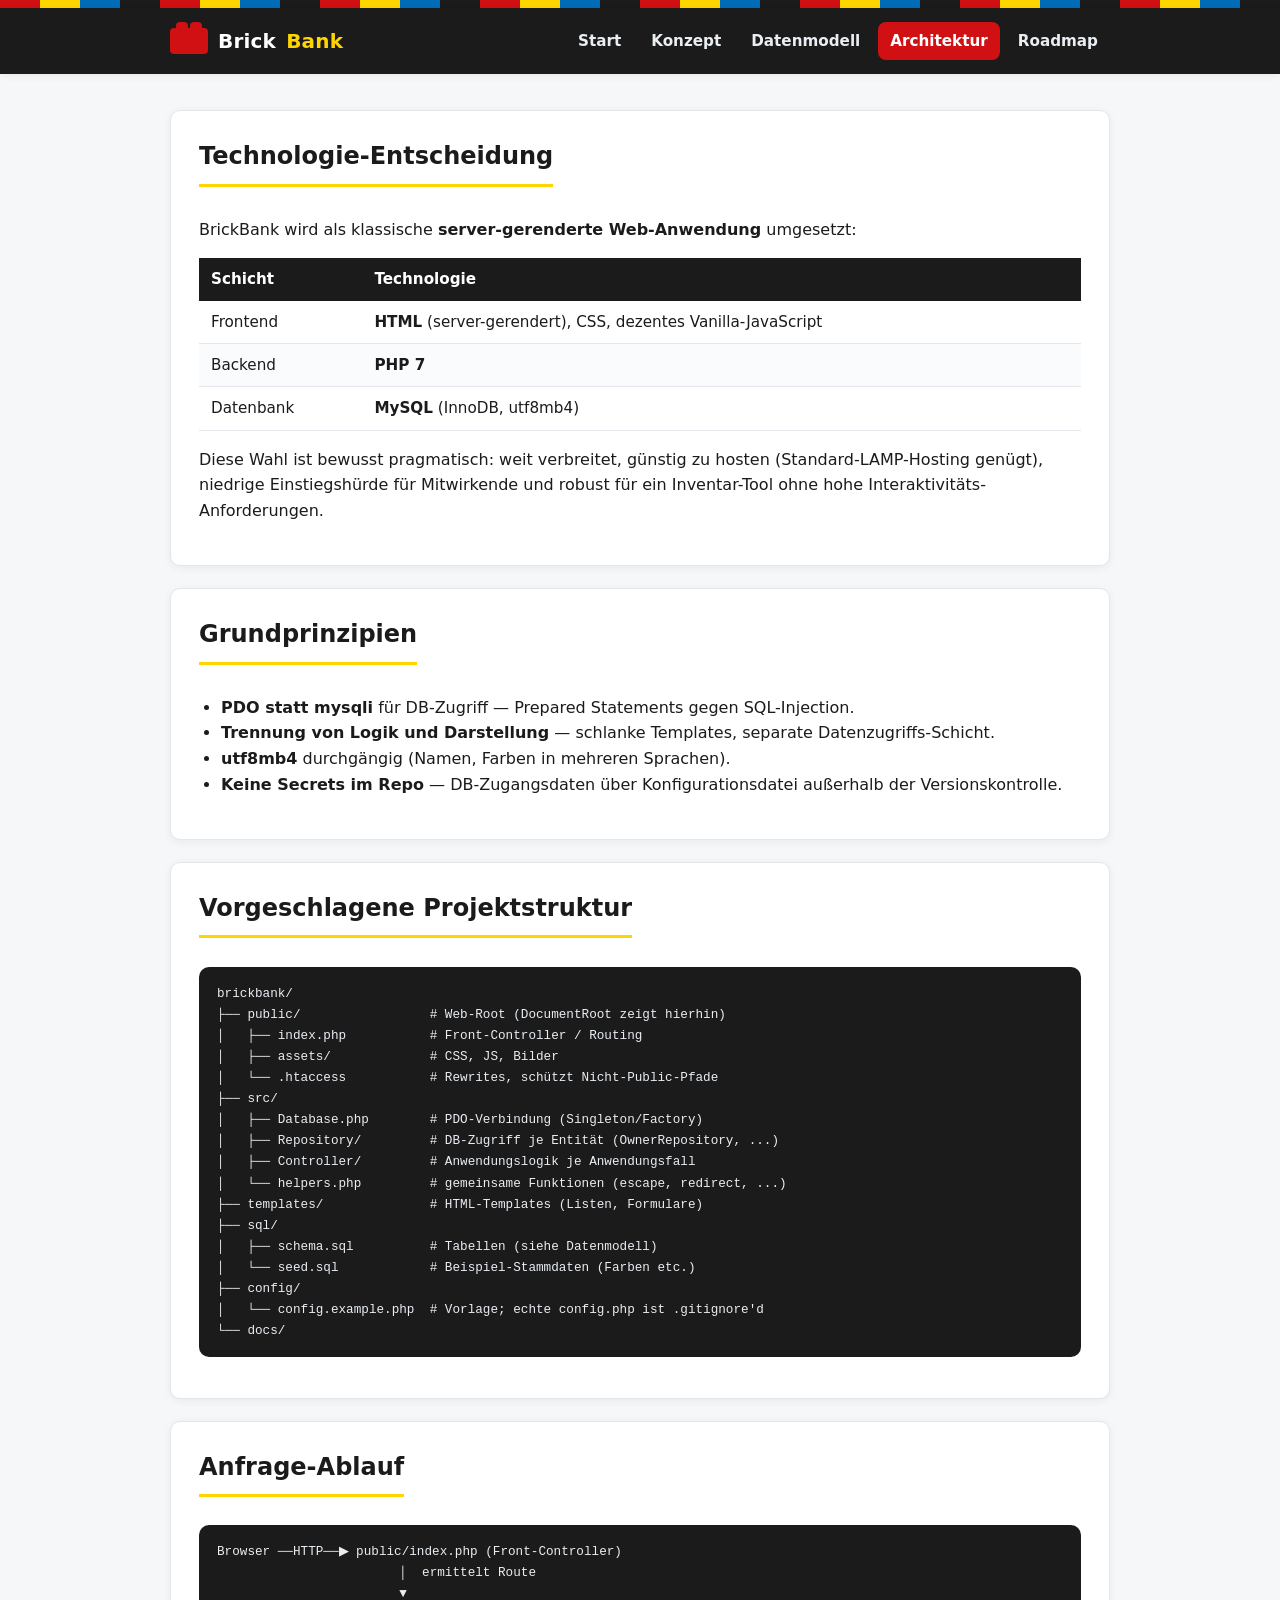
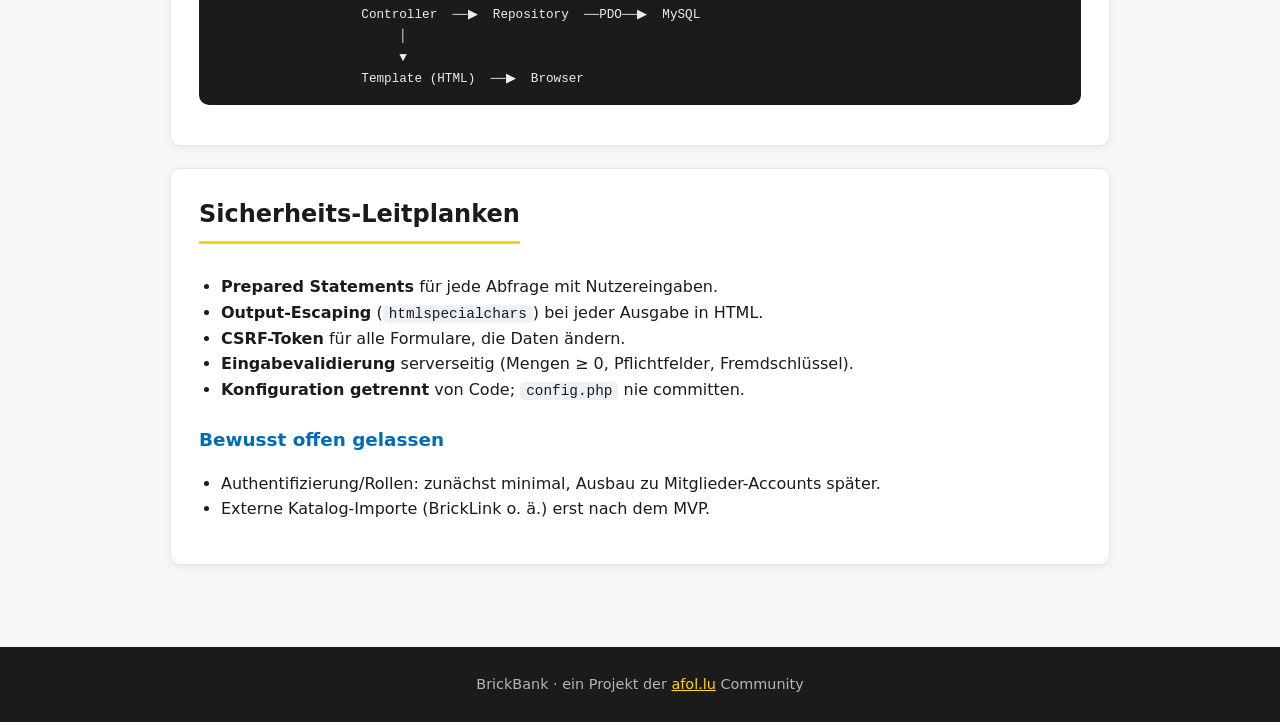
==== docs/html/architektur.html @ a170d641 "HTML-Dokumentation im afol.lu-Look (LEGO-Theme) - docs/html/: index, konzept, datenmodell, architekt" ====
<!DOCTYPE html>
<html lang="de">
<head>
  <meta charset="utf-8">
  <meta name="viewport" content="width=device-width, initial-scale=1">
  <title>Architektur — BrickBank</title>
  <link rel="stylesheet" href="assets/style.css">
</head>
<body>
  <div class="brick-strip"></div>
  <header class="site">
    <nav class="nav">
      <a class="brand" href="index.html"><span class="logo-brick"></span>Brick<b>Bank</b></a>
      <div class="nav-links">
        <a href="index.html">Start</a>
        <a href="konzept.html">Konzept</a>
        <a href="datenmodell.html">Datenmodell</a>
        <a class="active" href="architektur.html">Architektur</a>
        <a href="roadmap.html">Roadmap</a>
      </div>
    </nav>
  </header>

  <main>
    <div class="card">
      <h2>Technologie-Entscheidung</h2>
      <p>BrickBank wird als klassische <strong>server-gerenderte Web-Anwendung</strong> umgesetzt:</p>
      <table>
        <thead><tr><th>Schicht</th><th>Technologie</th></tr></thead>
        <tbody>
          <tr><td>Frontend</td><td><strong>HTML</strong> (server-gerendert), CSS, dezentes Vanilla-JavaScript</td></tr>
          <tr><td>Backend</td><td><strong>PHP 7</strong></td></tr>
          <tr><td>Datenbank</td><td><strong>MySQL</strong> (InnoDB, utf8mb4)</td></tr>
        </tbody>
      </table>
      <p>Diese Wahl ist bewusst pragmatisch: weit verbreitet, günstig zu hosten
         (Standard-LAMP-Hosting genügt), niedrige Einstiegshürde für Mitwirkende und
         robust für ein Inventar-Tool ohne hohe Interaktivitäts-Anforderungen.</p>
    </div>

    <div class="card">
      <h2>Grundprinzipien</h2>
      <ul>
        <li><strong>PDO statt mysqli</strong> für DB-Zugriff — Prepared Statements gegen SQL-Injection.</li>
        <li><strong>Trennung von Logik und Darstellung</strong> — schlanke Templates, separate Datenzugriffs-Schicht.</li>
        <li><strong>utf8mb4</strong> durchgängig (Namen, Farben in mehreren Sprachen).</li>
        <li><strong>Keine Secrets im Repo</strong> — DB-Zugangsdaten über Konfigurationsdatei außerhalb der Versionskontrolle.</li>
      </ul>
    </div>

    <div class="card">
      <h2>Vorgeschlagene Projektstruktur</h2>
      <pre><code>brickbank/
├── public/                 # Web-Root (DocumentRoot zeigt hierhin)
│   ├── index.php           # Front-Controller / Routing
│   ├── assets/             # CSS, JS, Bilder
│   └── .htaccess           # Rewrites, schützt Nicht-Public-Pfade
├── src/
│   ├── Database.php        # PDO-Verbindung (Singleton/Factory)
│   ├── Repository/         # DB-Zugriff je Entität (OwnerRepository, ...)
│   ├── Controller/         # Anwendungslogik je Anwendungsfall
│   └── helpers.php         # gemeinsame Funktionen (escape, redirect, ...)
├── templates/              # HTML-Templates (Listen, Formulare)
├── sql/
│   ├── schema.sql          # Tabellen (siehe Datenmodell)
│   └── seed.sql            # Beispiel-Stammdaten (Farben etc.)
├── config/
│   └── config.example.php  # Vorlage; echte config.php ist .gitignore'd
└── docs/</code></pre>
    </div>

    <div class="card">
      <h2>Anfrage-Ablauf</h2>
      <pre><code>Browser ──HTTP──▶ public/index.php (Front-Controller)
                        │  ermittelt Route
                        ▼
                   Controller  ──▶  Repository  ──PDO──▶  MySQL
                        │
                        ▼
                   Template (HTML)  ──▶  Browser</code></pre>
    </div>

    <div class="card">
      <h2>Sicherheits-Leitplanken</h2>
      <ul>
        <li><strong>Prepared Statements</strong> für jede Abfrage mit Nutzereingaben.</li>
        <li><strong>Output-Escaping</strong> (<code>htmlspecialchars</code>) bei jeder Ausgabe in HTML.</li>
        <li><strong>CSRF-Token</strong> für alle Formulare, die Daten ändern.</li>
        <li><strong>Eingabevalidierung</strong> serverseitig (Mengen ≥ 0, Pflichtfelder, Fremdschlüssel).</li>
        <li><strong>Konfiguration getrennt</strong> von Code; <code>config.php</code> nie committen.</li>
      </ul>

      <h3>Bewusst offen gelassen</h3>
      <ul>
        <li>Authentifizierung/Rollen: zunächst minimal, Ausbau zu Mitglieder-Accounts später.</li>
        <li>Externe Katalog-Importe (BrickLink o.&nbsp;ä.) erst nach dem MVP.</li>
      </ul>
    </div>
  </main>

  <footer class="site">
    BrickBank · ein Projekt der <a href="https://afol.lu">afol.lu</a> Community
  </footer>
</body>
</html>
---- docs/html/assets/style.css ----
/* =========================================================================
   BrickBank — Dokumentation
   AFOL.lu-inspiriertes Theme (Annäherung).
   ▸ Echte Markenwerte hier zentral anpassen:
     Farben, Schrift und Logo werden über die CSS-Variablen unten gesteuert.
   ========================================================================= */

:root {
  /* --- Markenfarben (LEGO/AFOL-typisch) ----------------------------------
     Bei Vorliegen der echten afol.lu-Werte einfach hier ersetzen.          */
  --brand-red:    #d01012;   /* LEGO-Rot   */
  --brand-yellow: #ffd500;   /* LEGO-Gelb  */
  --brand-black:  #1b1b1b;
  --brand-blue:   #006cb7;

  --bg:           #f6f7f9;
  --surface:      #ffffff;
  --text:         #1b1b1b;
  --text-muted:   #5b6470;
  --border:       #e3e6ea;

  --radius:       10px;
  --shadow:       0 2px 8px rgba(0, 0, 0, .06);
  --shadow-lg:    0 8px 28px rgba(0, 0, 0, .12);

  --font-sans: "Segoe UI", system-ui, -apple-system, Roboto, Helvetica, Arial, sans-serif;
  --font-mono: "SFMono-Regular", Consolas, "Liberation Mono", Menlo, monospace;

  --maxw: 980px;
}

* { box-sizing: border-box; }

html { scroll-behavior: smooth; }

body {
  margin: 0;
  font-family: var(--font-sans);
  color: var(--text);
  background: var(--bg);
  line-height: 1.6;
}

/* --- Stein-Motiv-Band (oben) ------------------------------------------- */
.brick-strip {
  height: 8px;
  background:
    repeating-linear-gradient(90deg,
      var(--brand-red)    0 40px,
      var(--brand-yellow) 40px 80px,
      var(--brand-blue)   80px 120px,
      var(--brand-black)  120px 160px);
}

/* --- Kopfzeile / Navigation -------------------------------------------- */
header.site {
  background: var(--brand-black);
  color: #fff;
  position: sticky;
  top: 0;
  z-index: 10;
  box-shadow: var(--shadow);
}
.nav {
  max-width: var(--maxw);
  margin: 0 auto;
  padding: 14px 20px;
  display: flex;
  align-items: center;
  gap: 18px;
  flex-wrap: wrap;
}
.brand {
  display: flex;
  align-items: center;
  gap: 10px;
  font-weight: 800;
  font-size: 1.25rem;
  color: #fff;
  text-decoration: none;
  letter-spacing: .2px;
}
/* Logo-Platzhalter: zwei „Noppen“ als Stein. Durch echtes afol.lu-Logo ersetzen. */
.logo-brick {
  width: 38px; height: 26px;
  background: var(--brand-red);
  border-radius: 4px;
  position: relative;
  flex: none;
}
.logo-brick::before, .logo-brick::after {
  content: "";
  position: absolute;
  top: -6px;
  width: 12px; height: 8px;
  background: var(--brand-red);
  border-radius: 4px 4px 0 0;
}
.logo-brick::before { left: 6px; }
.logo-brick::after  { right: 6px; }
.brand b { color: var(--brand-yellow); }

.nav-links {
  margin-left: auto;
  display: flex;
  gap: 6px;
  flex-wrap: wrap;
}
.nav-links a {
  color: #e9eef3;
  text-decoration: none;
  padding: 7px 12px;
  border-radius: 8px;
  font-size: .95rem;
  font-weight: 600;
}
.nav-links a:hover { background: rgba(255, 255, 255, .12); }
.nav-links a.active { background: var(--brand-red); color: #fff; }

/* --- Hero --------------------------------------------------------------- */
.hero {
  background: linear-gradient(135deg, var(--brand-red), #a30c0e);
  color: #fff;
}
.hero-inner {
  max-width: var(--maxw);
  margin: 0 auto;
  padding: 56px 20px;
}
.hero h1 { margin: 0 0 10px; font-size: 2.4rem; }
.hero p  { margin: 0; max-width: 640px; font-size: 1.15rem; opacity: .95; }
.hero .pill {
  display: inline-block;
  background: var(--brand-yellow);
  color: var(--brand-black);
  font-weight: 700;
  font-size: .8rem;
  padding: 4px 12px;
  border-radius: 999px;
  margin-bottom: 14px;
}

/* --- Layout / Inhalt ---------------------------------------------------- */
main {
  max-width: var(--maxw);
  margin: 0 auto;
  padding: 36px 20px 60px;
}
.card {
  background: var(--surface);
  border: 1px solid var(--border);
  border-radius: var(--radius);
  box-shadow: var(--shadow);
  padding: 26px 28px;
  margin-bottom: 22px;
}

h2 {
  font-size: 1.5rem;
  margin: 0 0 14px;
  padding-bottom: 8px;
  border-bottom: 3px solid var(--brand-yellow);
  display: inline-block;
}
h3 { font-size: 1.15rem; margin: 22px 0 8px; color: var(--brand-blue); }
p, li { color: var(--text); }
a { color: var(--brand-blue); }

/* Karten-Grid (Startseite) */
.grid {
  display: grid;
  grid-template-columns: repeat(auto-fit, minmax(220px, 1fr));
  gap: 18px;
}
.doc-card {
  background: var(--surface);
  border: 1px solid var(--border);
  border-top: 5px solid var(--brand-red);
  border-radius: var(--radius);
  padding: 20px;
  text-decoration: none;
  color: var(--text);
  box-shadow: var(--shadow);
  transition: transform .12s ease, box-shadow .12s ease;
  display: block;
}
.doc-card:hover { transform: translateY(-3px); box-shadow: var(--shadow-lg); }
.doc-card h3 { margin-top: 0; color: var(--brand-black); }
.doc-card span { color: var(--text-muted); font-size: .92rem; }

/* Tabellen */
table {
  width: 100%;
  border-collapse: collapse;
  margin: 12px 0;
  font-size: .95rem;
}
th, td {
  text-align: left;
  padding: 9px 12px;
  border-bottom: 1px solid var(--border);
  vertical-align: top;
}
thead th {
  background: var(--brand-black);
  color: #fff;
  border-bottom: none;
}
tbody tr:nth-child(even) { background: #fafbfc; }
code {
  font-family: var(--font-mono);
  background: #eef1f4;
  padding: 1px 6px;
  border-radius: 5px;
  font-size: .9em;
}
pre {
  background: var(--brand-black);
  color: #e9eef3;
  padding: 16px 18px;
  border-radius: var(--radius);
  overflow: auto;
  font-family: var(--font-mono);
  font-size: .88rem;
  line-height: 1.5;
}
pre code { background: none; color: inherit; padding: 0; }

blockquote {
  margin: 14px 0;
  padding: 12px 16px;
  background: #fff8d6;
  border-left: 4px solid var(--brand-yellow);
  border-radius: 0 8px 8px 0;
  color: #6b5800;
}

ul { padding-left: 22px; }

/* --- Fußzeile ----------------------------------------------------------- */
footer.site {
  background: var(--brand-black);
  color: #aeb6bf;
  text-align: center;
  padding: 26px 20px;
  font-size: .9rem;
}
footer.site a { color: var(--brand-yellow); }

@media (max-width: 600px) {
  .hero h1 { font-size: 1.8rem; }
  .nav-links { width: 100%; margin-left: 0; }
}
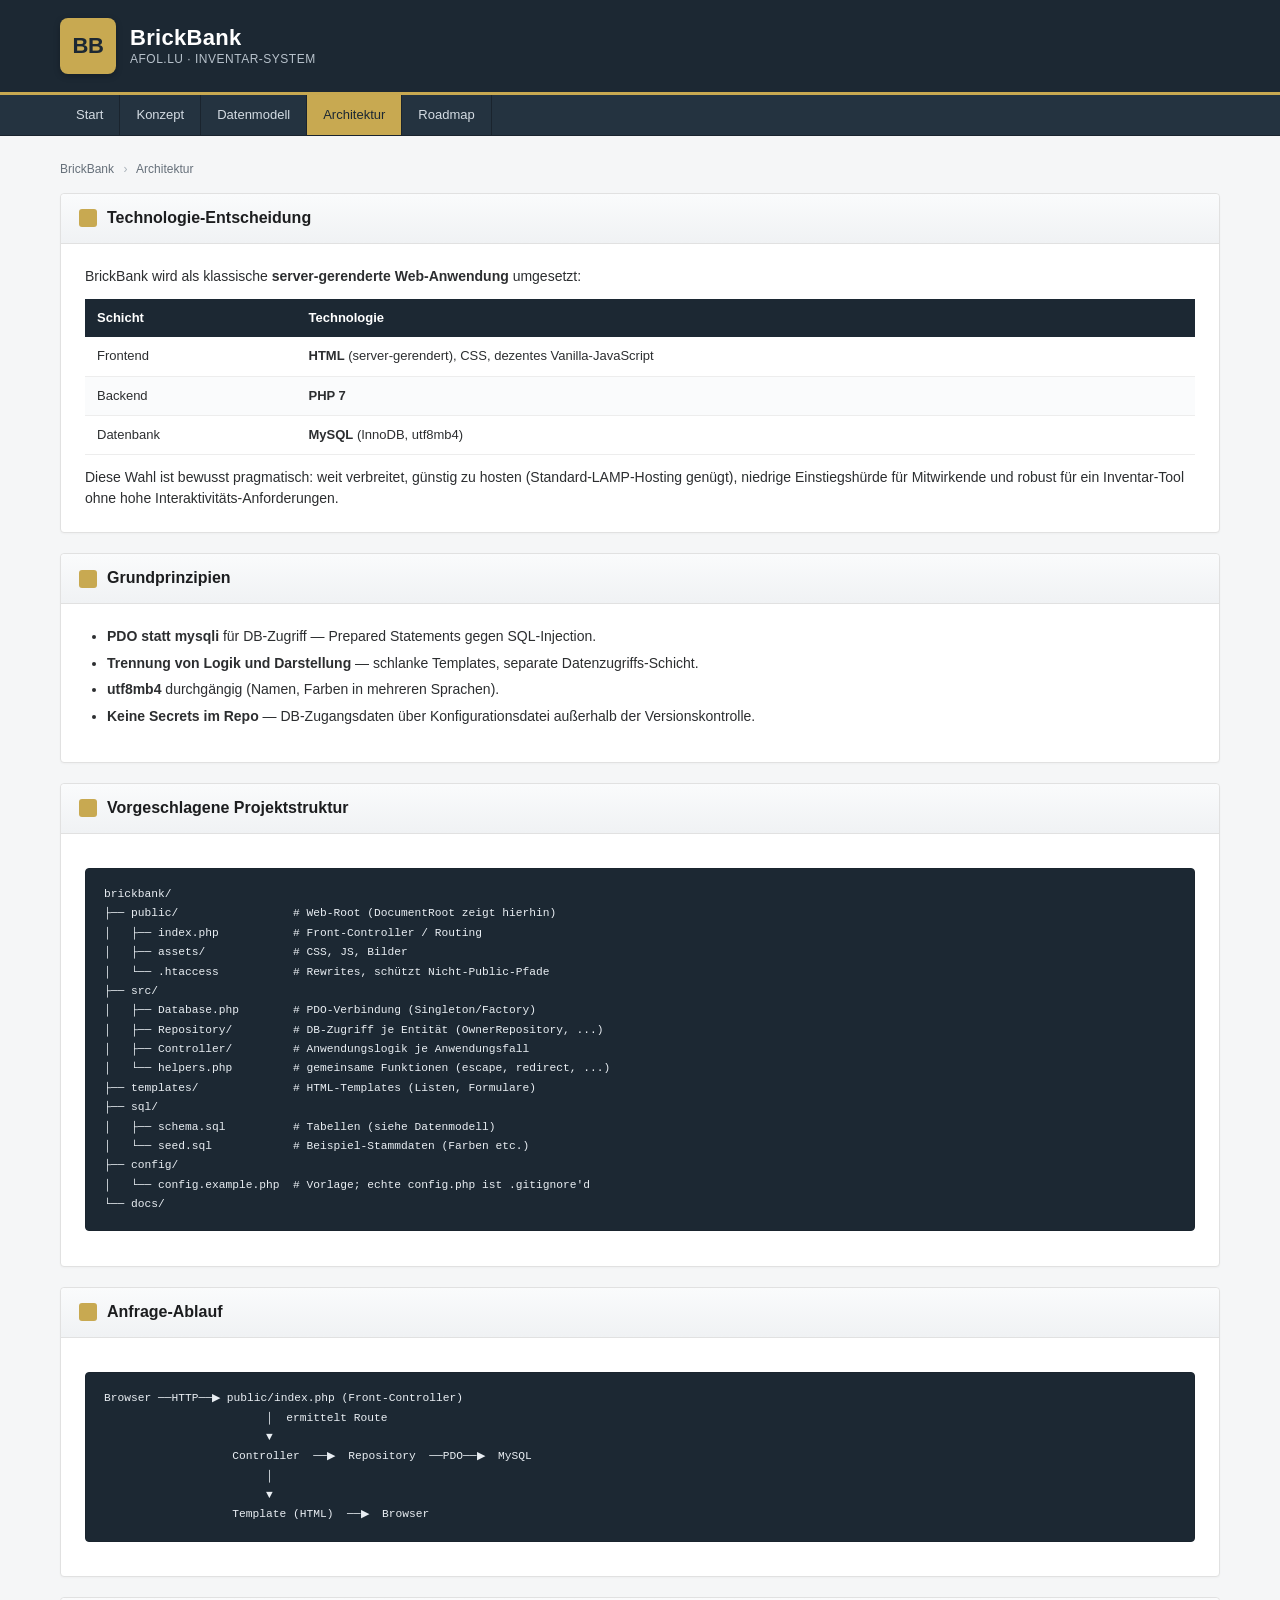
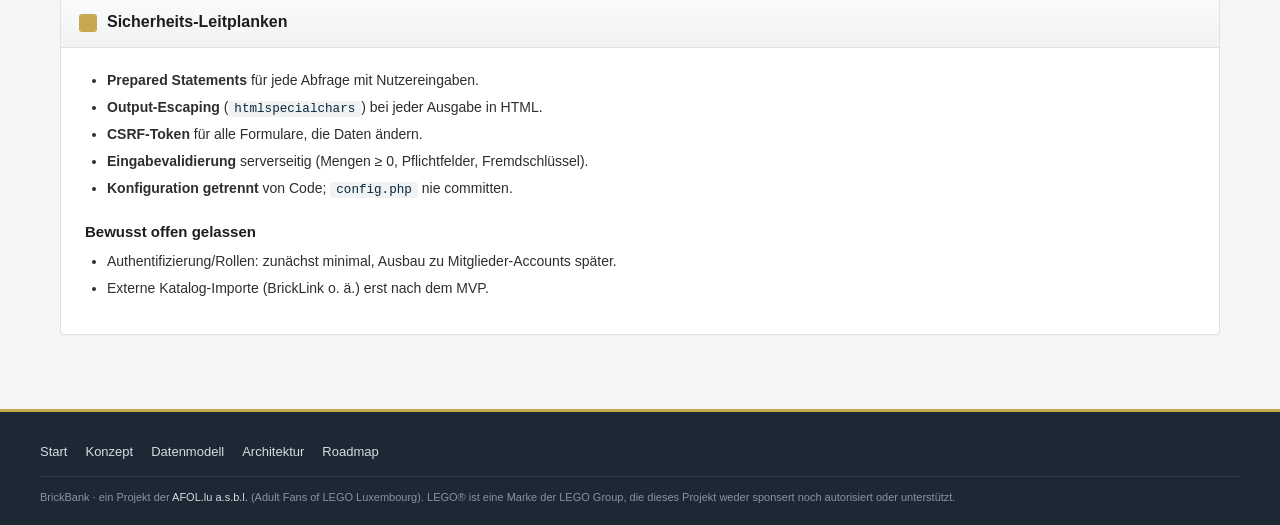
==== commit 61f8cafe: "HTML-Docs an echtes afol.lu-Design (WoltLab 5.5) angepasst - Designtokens aus afol55.afol.lu übernom" ====
--- a/docs/html/architektur.html
+++ b/docs/html/architektur.html
@@ -3,54 +3,77 @@
 <head>
   <meta charset="utf-8">
   <meta name="viewport" content="width=device-width, initial-scale=1">
-  <title>Architektur — BrickBank</title>
+  <title>Architektur — BrickBank | afol.lu</title>
   <link rel="stylesheet" href="assets/style.css">
 </head>
 <body>
-  <div class="brick-strip"></div>
-  <header class="site">
-    <nav class="nav">
-      <a class="brand" href="index.html"><span class="logo-brick"></span>Brick<b>Bank</b></a>
-      <div class="nav-links">
-        <a href="index.html">Start</a>
-        <a href="konzept.html">Konzept</a>
-        <a href="datenmodell.html">Datenmodell</a>
-        <a class="active" href="architektur.html">Architektur</a>
-        <a href="roadmap.html">Roadmap</a>
-      </div>
-    </nav>
+
+  <header class="pageHeader">
+    <div class="pageHeaderInner">
+      <a class="pageHeaderLogo" href="index.html">
+        <span class="logoMark">BB</span>
+        <span class="pageHeaderTitle">
+          <span class="siteTitle">BrickBank</span>
+          <span class="siteSubtitle">afol.lu · Inventar-System</span>
+        </span>
+      </a>
+    </div>
   </header>
 
-  <main>
-    <div class="card">
-      <h2>Technologie-Entscheidung</h2>
-      <p>BrickBank wird als klassische <strong>server-gerenderte Web-Anwendung</strong> umgesetzt:</p>
-      <table>
-        <thead><tr><th>Schicht</th><th>Technologie</th></tr></thead>
-        <tbody>
-          <tr><td>Frontend</td><td><strong>HTML</strong> (server-gerendert), CSS, dezentes Vanilla-JavaScript</td></tr>
-          <tr><td>Backend</td><td><strong>PHP 7</strong></td></tr>
-          <tr><td>Datenbank</td><td><strong>MySQL</strong> (InnoDB, utf8mb4)</td></tr>
-        </tbody>
-      </table>
-      <p>Diese Wahl ist bewusst pragmatisch: weit verbreitet, günstig zu hosten
-         (Standard-LAMP-Hosting genügt), niedrige Einstiegshürde für Mitwirkende und
-         robust für ein Inventar-Tool ohne hohe Interaktivitäts-Anforderungen.</p>
-    </div>
-
-    <div class="card">
-      <h2>Grundprinzipien</h2>
-      <ul>
-        <li><strong>PDO statt mysqli</strong> für DB-Zugriff — Prepared Statements gegen SQL-Injection.</li>
-        <li><strong>Trennung von Logik und Darstellung</strong> — schlanke Templates, separate Datenzugriffs-Schicht.</li>
-        <li><strong>utf8mb4</strong> durchgängig (Namen, Farben in mehreren Sprachen).</li>
-        <li><strong>Keine Secrets im Repo</strong> — DB-Zugangsdaten über Konfigurationsdatei außerhalb der Versionskontrolle.</li>
+  <nav class="mainMenu">
+    <div class="mainMenuInner">
+      <ul class="mainMenuList">
+        <li><a href="index.html">Start</a></li>
+        <li><a href="konzept.html">Konzept</a></li>
+        <li><a href="datenmodell.html">Datenmodell</a></li>
+        <li class="active"><a href="architektur.html">Architektur</a></li>
+        <li><a href="roadmap.html">Roadmap</a></li>
       </ul>
     </div>
+  </nav>
 
-    <div class="card">
-      <h2>Vorgeschlagene Projektstruktur</h2>
-      <pre><code>brickbank/
+  <div class="pageWrapper">
+    <main>
+      <div class="breadcrumbs">
+        <a href="index.html">BrickBank</a>
+        <span class="sep">›</span>
+        <span>Architektur</span>
+      </div>
+
+      <article class="contentBox">
+        <div class="contentBoxHeader"><span class="icon"></span>Technologie-Entscheidung</div>
+        <div class="contentBoxBody">
+          <p>BrickBank wird als klassische <strong>server-gerenderte Web-Anwendung</strong> umgesetzt:</p>
+          <table>
+            <thead><tr><th>Schicht</th><th>Technologie</th></tr></thead>
+            <tbody>
+              <tr><td>Frontend</td><td><strong>HTML</strong> (server-gerendert), CSS, dezentes Vanilla-JavaScript</td></tr>
+              <tr><td>Backend</td><td><strong>PHP 7</strong></td></tr>
+              <tr><td>Datenbank</td><td><strong>MySQL</strong> (InnoDB, utf8mb4)</td></tr>
+            </tbody>
+          </table>
+          <p>Diese Wahl ist bewusst pragmatisch: weit verbreitet, günstig zu hosten
+             (Standard-LAMP-Hosting genügt), niedrige Einstiegshürde für Mitwirkende und
+             robust für ein Inventar-Tool ohne hohe Interaktivitäts-Anforderungen.</p>
+        </div>
+      </article>
+
+      <article class="contentBox">
+        <div class="contentBoxHeader"><span class="icon"></span>Grundprinzipien</div>
+        <div class="contentBoxBody">
+          <ul>
+            <li><strong>PDO statt mysqli</strong> für DB-Zugriff — Prepared Statements gegen SQL-Injection.</li>
+            <li><strong>Trennung von Logik und Darstellung</strong> — schlanke Templates, separate Datenzugriffs-Schicht.</li>
+            <li><strong>utf8mb4</strong> durchgängig (Namen, Farben in mehreren Sprachen).</li>
+            <li><strong>Keine Secrets im Repo</strong> — DB-Zugangsdaten über Konfigurationsdatei außerhalb der Versionskontrolle.</li>
+          </ul>
+        </div>
+      </article>
+
+      <article class="contentBox">
+        <div class="contentBoxHeader"><span class="icon"></span>Vorgeschlagene Projektstruktur</div>
+        <div class="contentBoxBody">
+          <pre><code>brickbank/
 ├── public/                 # Web-Root (DocumentRoot zeigt hierhin)
 │   ├── index.php           # Front-Controller / Routing
 │   ├── assets/             # CSS, JS, Bilder
@@ -67,39 +90,58 @@
 ├── config/
 │   └── config.example.php  # Vorlage; echte config.php ist .gitignore'd
 └── docs/</code></pre>
-    </div>
+        </div>
+      </article>
 
-    <div class="card">
-      <h2>Anfrage-Ablauf</h2>
-      <pre><code>Browser ──HTTP──▶ public/index.php (Front-Controller)
+      <article class="contentBox">
+        <div class="contentBoxHeader"><span class="icon"></span>Anfrage-Ablauf</div>
+        <div class="contentBoxBody">
+          <pre><code>Browser ──HTTP──▶ public/index.php (Front-Controller)
                         │  ermittelt Route
                         ▼
                    Controller  ──▶  Repository  ──PDO──▶  MySQL
                         │
                         ▼
                    Template (HTML)  ──▶  Browser</code></pre>
+        </div>
+      </article>
+
+      <article class="contentBox">
+        <div class="contentBoxHeader"><span class="icon"></span>Sicherheits-Leitplanken</div>
+        <div class="contentBoxBody">
+          <ul>
+            <li><strong>Prepared Statements</strong> für jede Abfrage mit Nutzereingaben.</li>
+            <li><strong>Output-Escaping</strong> (<code>htmlspecialchars</code>) bei jeder Ausgabe in HTML.</li>
+            <li><strong>CSRF-Token</strong> für alle Formulare, die Daten ändern.</li>
+            <li><strong>Eingabevalidierung</strong> serverseitig (Mengen ≥ 0, Pflichtfelder, Fremdschlüssel).</li>
+            <li><strong>Konfiguration getrennt</strong> von Code; <code>config.php</code> nie committen.</li>
+          </ul>
+          <h3>Bewusst offen gelassen</h3>
+          <ul>
+            <li>Authentifizierung/Rollen: zunächst minimal, Ausbau zu Mitglieder-Accounts später.</li>
+            <li>Externe Katalog-Importe (BrickLink o.&nbsp;ä.) erst nach dem MVP.</li>
+          </ul>
+        </div>
+      </article>
+    </main>
+  </div>
+
+  <footer class="pageFooter">
+    <div class="pageFooterInner">
+      <ol>
+        <li><a href="index.html">Start</a></li>
+        <li><a href="konzept.html">Konzept</a></li>
+        <li><a href="datenmodell.html">Datenmodell</a></li>
+        <li><a href="architektur.html">Architektur</a></li>
+        <li><a href="roadmap.html">Roadmap</a></li>
+      </ol>
+      <div class="footerNote">
+        BrickBank · ein Projekt der <a href="https://afol55.afol.lu/">AFOL.lu a.s.b.l.</a>
+        (Adult Fans of LEGO Luxembourg). LEGO® ist eine Marke der LEGO Group, die dieses Projekt
+        weder sponsert noch autorisiert oder unterstützt.
+      </div>
     </div>
+  </footer>
 
-    <div class="card">
-      <h2>Sicherheits-Leitplanken</h2>
-      <ul>
-        <li><strong>Prepared Statements</strong> für jede Abfrage mit Nutzereingaben.</li>
-        <li><strong>Output-Escaping</strong> (<code>htmlspecialchars</code>) bei jeder Ausgabe in HTML.</li>
-        <li><strong>CSRF-Token</strong> für alle Formulare, die Daten ändern.</li>
-        <li><strong>Eingabevalidierung</strong> serverseitig (Mengen ≥ 0, Pflichtfelder, Fremdschlüssel).</li>
-        <li><strong>Konfiguration getrennt</strong> von Code; <code>config.php</code> nie committen.</li>
-      </ul>
-
-      <h3>Bewusst offen gelassen</h3>
-      <ul>
-        <li>Authentifizierung/Rollen: zunächst minimal, Ausbau zu Mitglieder-Accounts später.</li>
-        <li>Externe Katalog-Importe (BrickLink o.&nbsp;ä.) erst nach dem MVP.</li>
-      </ul>
-    </div>
-  </main>
-
-  <footer class="site">
-    BrickBank · ein Projekt der <a href="https://afol.lu">afol.lu</a> Community
-  </footer>
 </body>
 </html>
--- a/docs/html/assets/style.css
+++ b/docs/html/assets/style.css
@@ -1,253 +1,341 @@
 /* =========================================================================
    BrickBank — Dokumentation
-   AFOL.lu-inspiriertes Theme (Annäherung).
-   ▸ Echte Markenwerte hier zentral anpassen:
-     Farben, Schrift und Logo werden über die CSS-Variablen unten gesteuert.
+   AFOL.lu / WoltLab Suite 5.5 Design (matcht afol55.afol.lu Look & Feel)
    ========================================================================= */
 
 :root {
-  /* --- Markenfarben (LEGO/AFOL-typisch) ----------------------------------
-     Bei Vorliegen der echten afol.lu-Werte einfach hier ersetzen.          */
-  --brand-red:    #d01012;   /* LEGO-Rot   */
-  --brand-yellow: #ffd500;   /* LEGO-Gelb  */
-  --brand-black:  #1b1b1b;
-  --brand-blue:   #006cb7;
-
-  --bg:           #f6f7f9;
-  --surface:      #ffffff;
-  --text:         #1b1b1b;
-  --text-muted:   #5b6470;
-  --border:       #e3e6ea;
-
-  --radius:       10px;
-  --shadow:       0 2px 8px rgba(0, 0, 0, .06);
-  --shadow-lg:    0 8px 28px rgba(0, 0, 0, .12);
-
-  --font-sans: "Segoe UI", system-ui, -apple-system, Roboto, Helvetica, Arial, sans-serif;
-  --font-mono: "SFMono-Regular", Consolas, "Liberation Mono", Menlo, monospace;
-
-  --maxw: 980px;
+    --wcfContentBackground: #ffffff;
+    --wcfContentBorder: #e1e1e1;
+    --wcfContentBorderInner: #ededed;
+    --wcfContentText: #2c2e30;
+    --wcfContentLink: #0a4a66;
+    --wcfContentLinkActive: #04293c;
+    --wcfHeadlineText: #1c1d1f;
+    --wcfPageBackground: #f5f6f7;
+    --wcfButtonPrimary: #0a4a66;
+    --wcfButtonPrimaryHover: #04293c;
+    --wcfNavBackground: #1c2833;
+    --wcfNavText: #ffffff;
+    --wcfBoxAccent: #c8a951;
 }
 
 * { box-sizing: border-box; }
-
-html { scroll-behavior: smooth; }
+html, body { margin: 0; padding: 0; }
 
 body {
-  margin: 0;
-  font-family: var(--font-sans);
-  color: var(--text);
-  background: var(--bg);
-  line-height: 1.6;
-}
-
-/* --- Stein-Motiv-Band (oben) ------------------------------------------- */
-.brick-strip {
-  height: 8px;
-  background:
-    repeating-linear-gradient(90deg,
-      var(--brand-red)    0 40px,
-      var(--brand-yellow) 40px 80px,
-      var(--brand-blue)   80px 120px,
-      var(--brand-black)  120px 160px);
-}
-
-/* --- Kopfzeile / Navigation -------------------------------------------- */
-header.site {
-  background: var(--brand-black);
-  color: #fff;
-  position: sticky;
-  top: 0;
-  z-index: 10;
-  box-shadow: var(--shadow);
-}
-.nav {
-  max-width: var(--maxw);
-  margin: 0 auto;
-  padding: 14px 20px;
-  display: flex;
-  align-items: center;
-  gap: 18px;
-  flex-wrap: wrap;
-}
-.brand {
-  display: flex;
-  align-items: center;
-  gap: 10px;
-  font-weight: 800;
-  font-size: 1.25rem;
-  color: #fff;
-  text-decoration: none;
-  letter-spacing: .2px;
-}
-/* Logo-Platzhalter: zwei „Noppen“ als Stein. Durch echtes afol.lu-Logo ersetzen. */
-.logo-brick {
-  width: 38px; height: 26px;
-  background: var(--brand-red);
-  border-radius: 4px;
-  position: relative;
-  flex: none;
-}
-.logo-brick::before, .logo-brick::after {
-  content: "";
-  position: absolute;
-  top: -6px;
-  width: 12px; height: 8px;
-  background: var(--brand-red);
-  border-radius: 4px 4px 0 0;
-}
-.logo-brick::before { left: 6px; }
-.logo-brick::after  { right: 6px; }
-.brand b { color: var(--brand-yellow); }
-
-.nav-links {
-  margin-left: auto;
-  display: flex;
-  gap: 6px;
-  flex-wrap: wrap;
-}
-.nav-links a {
-  color: #e9eef3;
-  text-decoration: none;
-  padding: 7px 12px;
-  border-radius: 8px;
-  font-size: .95rem;
-  font-weight: 600;
-}
-.nav-links a:hover { background: rgba(255, 255, 255, .12); }
-.nav-links a.active { background: var(--brand-red); color: #fff; }
-
-/* --- Hero --------------------------------------------------------------- */
+    font-family: "Segoe UI", "Liberation Sans", Arial, sans-serif;
+    font-size: 14px;
+    line-height: 1.55;
+    color: var(--wcfContentText);
+    background: var(--wcfPageBackground);
+}
+
+a { color: var(--wcfContentLink); text-decoration: none; }
+a:hover { color: var(--wcfContentLinkActive); text-decoration: underline; }
+
+/* ---------- HEADER ---------- */
+.pageHeader {
+    background: var(--wcfNavBackground);
+    color: var(--wcfNavText);
+    border-bottom: 3px solid var(--wcfBoxAccent);
+}
+.pageHeaderInner {
+    max-width: 1200px;
+    margin: 0 auto;
+    padding: 18px 20px;
+    display: flex;
+    align-items: center;
+    gap: 18px;
+}
+.pageHeaderLogo {
+    display: flex;
+    align-items: center;
+    gap: 14px;
+    text-decoration: none;
+    color: var(--wcfNavText);
+}
+.pageHeaderLogo:hover { text-decoration: none; }
+.logoMark {
+    width: 56px;
+    height: 56px;
+    background: var(--wcfBoxAccent);
+    border-radius: 8px;
+    display: flex;
+    align-items: center;
+    justify-content: center;
+    font-weight: 700;
+    font-size: 22px;
+    color: #1c2833;
+    letter-spacing: -0.5px;
+    box-shadow: 0 2px 6px rgba(0,0,0,0.25);
+}
+.pageHeaderTitle { display: flex; flex-direction: column; line-height: 1.1; }
+.pageHeaderTitle .siteTitle { font-size: 22px; font-weight: 600; letter-spacing: 0.3px; }
+.pageHeaderTitle .siteSubtitle {
+    font-size: 12px;
+    color: #b8c2cc;
+    margin-top: 3px;
+    letter-spacing: 0.5px;
+    text-transform: uppercase;
+}
+
+/* ---------- MAIN NAVIGATION ---------- */
+.mainMenu {
+    background: #243340;
+    border-bottom: 1px solid #1a242e;
+}
+.mainMenuInner { max-width: 1200px; margin: 0 auto; padding: 0 20px; }
+.mainMenuList {
+    list-style: none; margin: 0; padding: 0;
+    display: flex; flex-wrap: wrap;
+}
+.mainMenuList a {
+    display: block;
+    padding: 10px 16px;
+    color: #d4dce3;
+    font-size: 13px;
+    font-weight: 500;
+    text-decoration: none;
+    border-right: 1px solid #1a242e;
+}
+.mainMenuList a:hover { background: #1c2833; color: #fff; text-decoration: none; }
+.mainMenuList .active a { background: var(--wcfBoxAccent); color: #1c2833; }
+
+/* ---------- LAYOUT ---------- */
+.pageWrapper {
+    max-width: 1200px;
+    margin: 0 auto;
+    padding: 24px 20px;
+}
+
+/* ---------- BREADCRUMB ---------- */
+.breadcrumbs { font-size: 12px; color: #66707a; margin-bottom: 14px; }
+.breadcrumbs a { color: #66707a; }
+.breadcrumbs span.sep { margin: 0 6px; color: #aab2ba; }
+
+/* ---------- CONTENT BOX ---------- */
+.contentBox {
+    background: var(--wcfContentBackground);
+    border: 1px solid var(--wcfContentBorder);
+    border-radius: 4px;
+    margin-bottom: 20px;
+    box-shadow: 0 1px 2px rgba(0,0,0,0.03);
+}
+.contentBoxHeader {
+    background: linear-gradient(180deg, #fafbfc 0%, #f0f2f4 100%);
+    border-bottom: 1px solid var(--wcfContentBorder);
+    padding: 12px 18px;
+    font-size: 16px;
+    font-weight: 600;
+    color: var(--wcfHeadlineText);
+    border-radius: 4px 4px 0 0;
+    display: flex;
+    align-items: center;
+    gap: 10px;
+}
+.contentBoxHeader .icon {
+    width: 18px; height: 18px;
+    background: var(--wcfBoxAccent);
+    border-radius: 3px;
+    flex-shrink: 0;
+}
+.contentBoxBody { padding: 22px 24px; }
+.contentBoxBody p { margin: 0 0 12px; }
+.contentBoxBody p:last-child { margin-bottom: 0; }
+.contentBoxBody h3 {
+    font-size: 15px;
+    color: var(--wcfHeadlineText);
+    margin: 20px 0 8px;
+}
+.contentBoxBody ul, .contentBoxBody ol { margin: 0 0 12px; padding-left: 22px; }
+.contentBoxBody li { margin-bottom: 5px; }
+
+/* ---------- HERO ---------- */
 .hero {
-  background: linear-gradient(135deg, var(--brand-red), #a30c0e);
-  color: #fff;
-}
-.hero-inner {
-  max-width: var(--maxw);
-  margin: 0 auto;
-  padding: 56px 20px;
-}
-.hero h1 { margin: 0 0 10px; font-size: 2.4rem; }
-.hero p  { margin: 0; max-width: 640px; font-size: 1.15rem; opacity: .95; }
-.hero .pill {
-  display: inline-block;
-  background: var(--brand-yellow);
-  color: var(--brand-black);
-  font-weight: 700;
-  font-size: .8rem;
-  padding: 4px 12px;
-  border-radius: 999px;
-  margin-bottom: 14px;
-}
-
-/* --- Layout / Inhalt ---------------------------------------------------- */
-main {
-  max-width: var(--maxw);
-  margin: 0 auto;
-  padding: 36px 20px 60px;
-}
-.card {
-  background: var(--surface);
-  border: 1px solid var(--border);
-  border-radius: var(--radius);
-  box-shadow: var(--shadow);
-  padding: 26px 28px;
-  margin-bottom: 22px;
-}
-
-h2 {
-  font-size: 1.5rem;
-  margin: 0 0 14px;
-  padding-bottom: 8px;
-  border-bottom: 3px solid var(--brand-yellow);
-  display: inline-block;
-}
-h3 { font-size: 1.15rem; margin: 22px 0 8px; color: var(--brand-blue); }
-p, li { color: var(--text); }
-a { color: var(--brand-blue); }
-
-/* Karten-Grid (Startseite) */
-.grid {
-  display: grid;
-  grid-template-columns: repeat(auto-fit, minmax(220px, 1fr));
-  gap: 18px;
-}
-.doc-card {
-  background: var(--surface);
-  border: 1px solid var(--border);
-  border-top: 5px solid var(--brand-red);
-  border-radius: var(--radius);
-  padding: 20px;
-  text-decoration: none;
-  color: var(--text);
-  box-shadow: var(--shadow);
-  transition: transform .12s ease, box-shadow .12s ease;
-  display: block;
-}
-.doc-card:hover { transform: translateY(-3px); box-shadow: var(--shadow-lg); }
-.doc-card h3 { margin-top: 0; color: var(--brand-black); }
-.doc-card span { color: var(--text-muted); font-size: .92rem; }
-
-/* Tabellen */
+    background: linear-gradient(135deg, #1c2833 0%, #2c3e50 60%, #34495e 100%);
+    color: #fff;
+    border-radius: 4px;
+    padding: 32px 28px;
+    margin-bottom: 22px;
+    position: relative;
+    overflow: hidden;
+    border: 1px solid #1a242e;
+}
+.hero::before {
+    content: "";
+    position: absolute;
+    top: -40px; right: -40px;
+    width: 200px; height: 200px;
+    background: var(--wcfBoxAccent);
+    opacity: 0.08;
+    border-radius: 50%;
+}
+.hero::after {
+    content: "";
+    position: absolute;
+    bottom: -60px; left: -60px;
+    width: 220px; height: 220px;
+    background: var(--wcfBoxAccent);
+    opacity: 0.05;
+    border-radius: 50%;
+}
+.hero .heroBadge {
+    display: inline-block;
+    background: var(--wcfBoxAccent);
+    color: #1c2833;
+    font-size: 11px;
+    font-weight: 700;
+    letter-spacing: 1px;
+    padding: 4px 10px;
+    border-radius: 3px;
+    text-transform: uppercase;
+    margin-bottom: 14px;
+    position: relative;
+    z-index: 1;
+}
+.hero h1 {
+    font-size: 28px;
+    margin: 0 0 8px;
+    font-weight: 700;
+    letter-spacing: -0.3px;
+    position: relative;
+    z-index: 1;
+}
+.hero .heroSubtitle {
+    font-size: 15px;
+    color: #c8d1da;
+    margin: 0;
+    position: relative;
+    z-index: 1;
+    max-width: 680px;
+}
+
+/* ---------- STEP / DOC CARDS ---------- */
+.steps {
+    display: grid;
+    grid-template-columns: repeat(auto-fit, minmax(220px, 1fr));
+    gap: 12px;
+    margin-top: 8px;
+}
+.stepCard {
+    background: #fafbfc;
+    border: 1px solid var(--wcfContentBorderInner);
+    border-radius: 4px;
+    padding: 16px;
+    position: relative;
+    padding-left: 56px;
+    text-decoration: none;
+    color: var(--wcfContentText);
+    display: block;
+}
+a.stepCard:hover { background: #f0f2f4; text-decoration: none; }
+.stepCard .stepNum {
+    position: absolute;
+    left: 14px;
+    top: 14px;
+    width: 32px;
+    height: 32px;
+    background: var(--wcfBoxAccent);
+    color: #1c2833;
+    border-radius: 50%;
+    display: flex;
+    align-items: center;
+    justify-content: center;
+    font-weight: 700;
+    font-size: 15px;
+}
+.stepCard .stepTitle {
+    font-weight: 600;
+    font-size: 14px;
+    color: var(--wcfHeadlineText);
+    margin: 0 0 4px;
+}
+.stepCard .stepText {
+    font-size: 12.5px;
+    color: var(--wcfContentText);
+    line-height: 1.5;
+}
+
+/* ---------- TABLES ---------- */
 table {
-  width: 100%;
-  border-collapse: collapse;
-  margin: 12px 0;
-  font-size: .95rem;
+    width: 100%;
+    border-collapse: collapse;
+    margin: 12px 0;
+    font-size: 13px;
 }
 th, td {
-  text-align: left;
-  padding: 9px 12px;
-  border-bottom: 1px solid var(--border);
-  vertical-align: top;
+    text-align: left;
+    padding: 9px 12px;
+    border-bottom: 1px solid var(--wcfContentBorderInner);
+    vertical-align: top;
 }
 thead th {
-  background: var(--brand-black);
-  color: #fff;
-  border-bottom: none;
+    background: var(--wcfNavBackground);
+    color: #fff;
+    border-bottom: none;
+    font-weight: 600;
 }
 tbody tr:nth-child(even) { background: #fafbfc; }
+
+/* ---------- CODE ---------- */
 code {
-  font-family: var(--font-mono);
-  background: #eef1f4;
-  padding: 1px 6px;
-  border-radius: 5px;
-  font-size: .9em;
+    font-family: "SFMono-Regular", Consolas, "Liberation Mono", Menlo, monospace;
+    background: #f0f2f4;
+    padding: 1px 6px;
+    border-radius: 3px;
+    font-size: 0.9em;
+    color: #04293c;
 }
 pre {
-  background: var(--brand-black);
-  color: #e9eef3;
-  padding: 16px 18px;
-  border-radius: var(--radius);
-  overflow: auto;
-  font-family: var(--font-mono);
-  font-size: .88rem;
-  line-height: 1.5;
+    background: var(--wcfNavBackground);
+    color: #e9eef3;
+    padding: 16px 18px;
+    border-radius: 4px;
+    overflow: auto;
+    font-family: "SFMono-Regular", Consolas, "Liberation Mono", Menlo, monospace;
+    font-size: 12.5px;
+    line-height: 1.55;
+    border: 1px solid #1a242e;
 }
 pre code { background: none; color: inherit; padding: 0; }
 
-blockquote {
-  margin: 14px 0;
-  padding: 12px 16px;
-  background: #fff8d6;
-  border-left: 4px solid var(--brand-yellow);
-  border-radius: 0 8px 8px 0;
-  color: #6b5800;
-}
-
-ul { padding-left: 22px; }
-
-/* --- Fußzeile ----------------------------------------------------------- */
-footer.site {
-  background: var(--brand-black);
-  color: #aeb6bf;
-  text-align: center;
-  padding: 26px 20px;
-  font-size: .9rem;
-}
-footer.site a { color: var(--brand-yellow); }
-
-@media (max-width: 600px) {
-  .hero h1 { font-size: 1.8rem; }
-  .nav-links { width: 100%; margin-left: 0; }
-}
+/* ---------- NOTE BOX ---------- */
+.eligibilityNote {
+    background: #fff8e1;
+    border-left: 4px solid var(--wcfBoxAccent);
+    padding: 14px 18px;
+    font-size: 13px;
+    color: #5e4a17;
+    border-radius: 3px;
+    margin-top: 16px;
+}
+.eligibilityNote strong { color: #3e3010; }
+
+/* ---------- FOOTER ---------- */
+.pageFooter {
+    background: #1c2833;
+    color: #b8c2cc;
+    padding: 30px 20px 18px;
+    margin-top: 30px;
+    border-top: 3px solid var(--wcfBoxAccent);
+}
+.pageFooterInner { max-width: 1200px; margin: 0 auto; }
+.pageFooter ol {
+    list-style: none;
+    padding: 0;
+    margin: 0 0 14px;
+    display: flex;
+    flex-wrap: wrap;
+    gap: 18px;
+    font-size: 13px;
+}
+.pageFooter a { color: #d4dce3; }
+.pageFooter a:hover { color: #fff; }
+.footerNote {
+    font-size: 11px;
+    color: #8a949e;
+    line-height: 1.6;
+    border-top: 1px solid #2c3e50;
+    padding-top: 12px;
+    margin-top: 12px;
+}
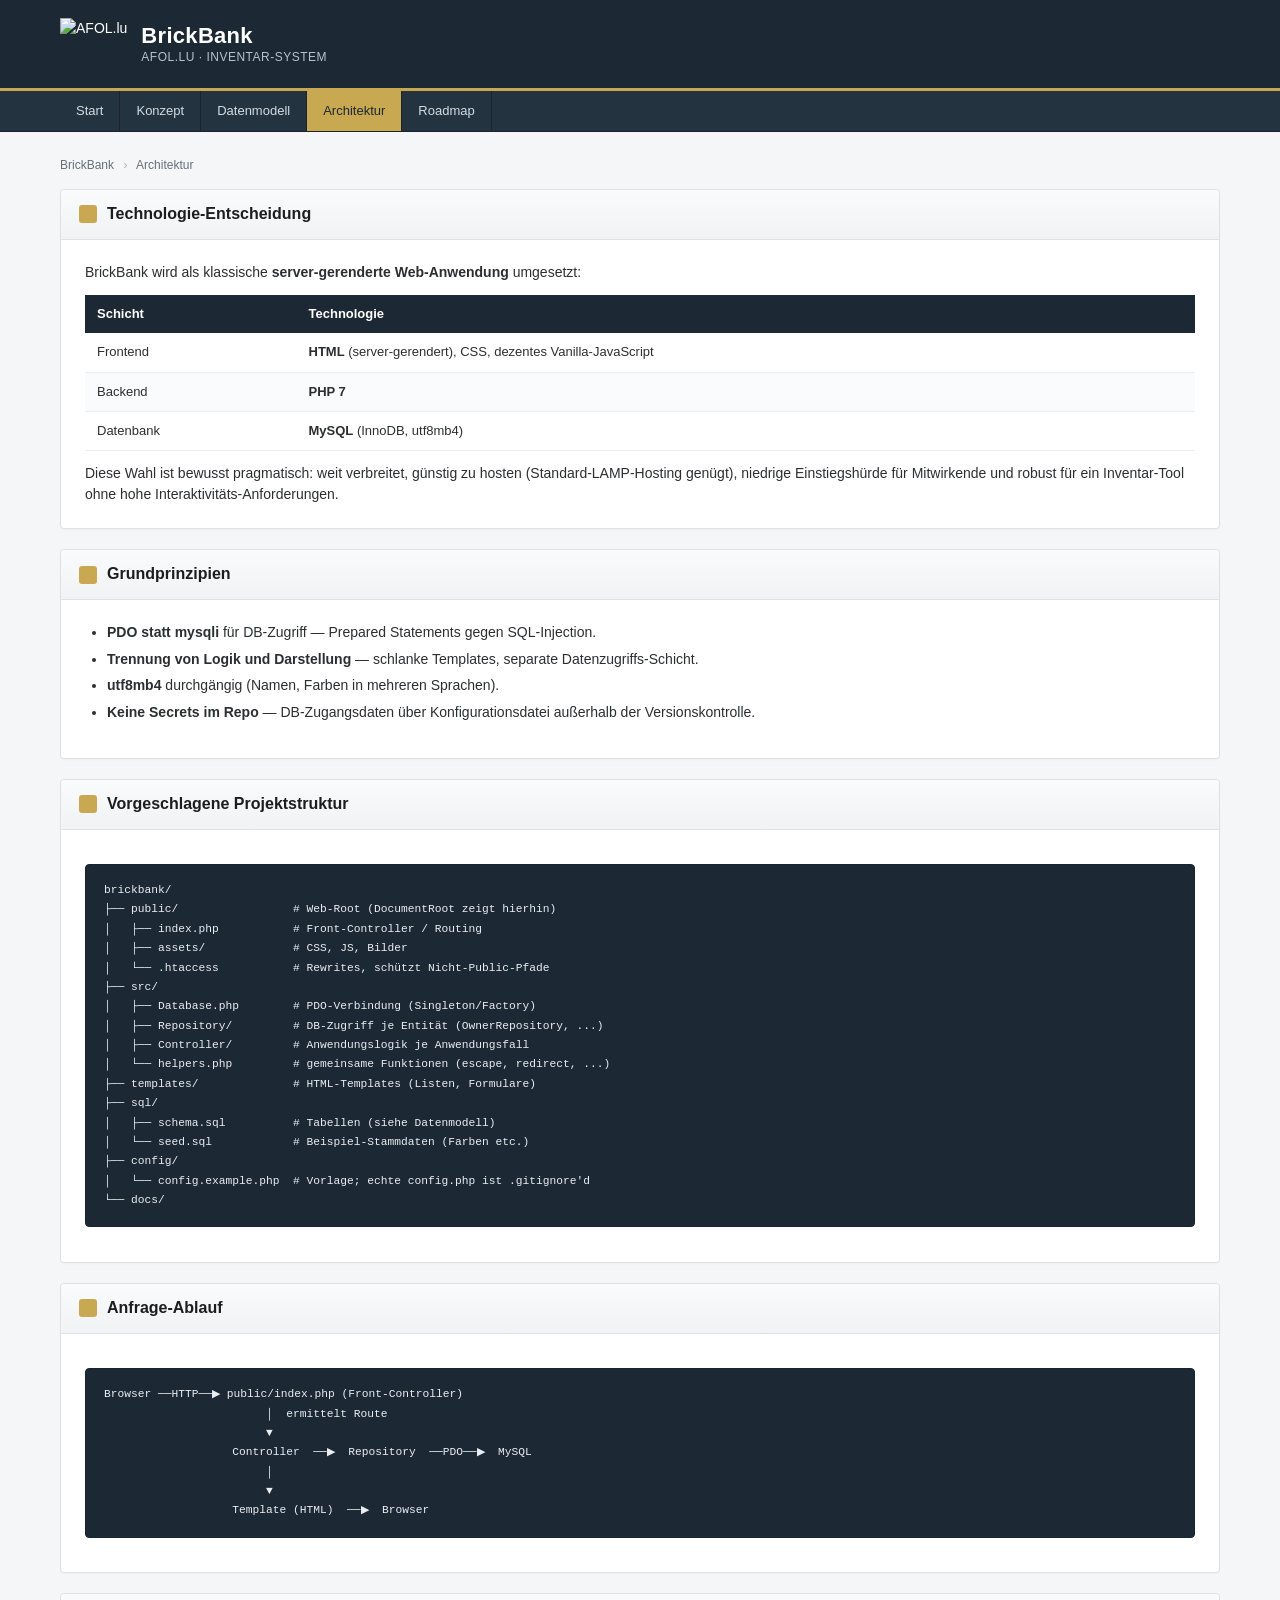
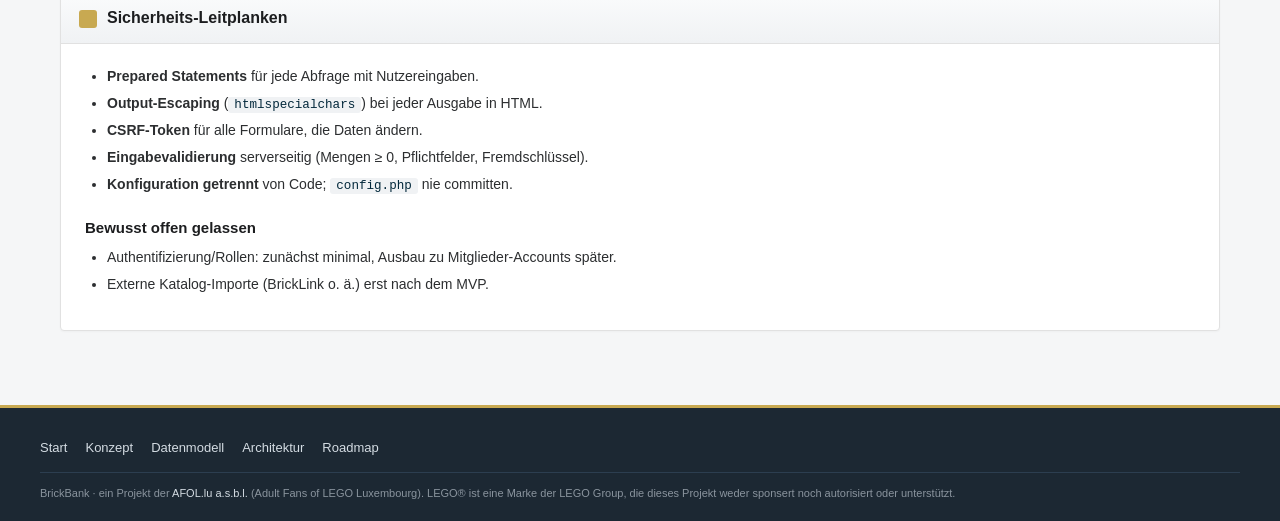
==== commit 88a6bf3f: "Echtes afol.lu-Logo in den Header aller HTML-Docs einbinden - Logo per Original-URL (afol55.afol.lu)" ====
--- a/docs/html/architektur.html
+++ b/docs/html/architektur.html
@@ -11,7 +11,7 @@
   <header class="pageHeader">
     <div class="pageHeaderInner">
       <a class="pageHeaderLogo" href="index.html">
-        <span class="logoMark">BB</span>
+        <img class="logoImg" src="https://afol55.afol.lu/images/style-1/pageLogo-2af33243.png" alt="AFOL.lu">
         <span class="pageHeaderTitle">
           <span class="siteTitle">BrickBank</span>
           <span class="siteSubtitle">afol.lu · Inventar-System</span>
--- a/docs/html/assets/style.css
+++ b/docs/html/assets/style.css
@@ -69,6 +69,12 @@
     letter-spacing: -0.5px;
     box-shadow: 0 2px 6px rgba(0,0,0,0.25);
 }
+/* Echtes afol.lu-Logo (wird vom Browser direkt von afol55.afol.lu geladen) */
+.logoImg {
+    height: 52px;
+    width: auto;
+    display: block;
+}
 .pageHeaderTitle { display: flex; flex-direction: column; line-height: 1.1; }
 .pageHeaderTitle .siteTitle { font-size: 22px; font-weight: 600; letter-spacing: 0.3px; }
 .pageHeaderTitle .siteSubtitle {
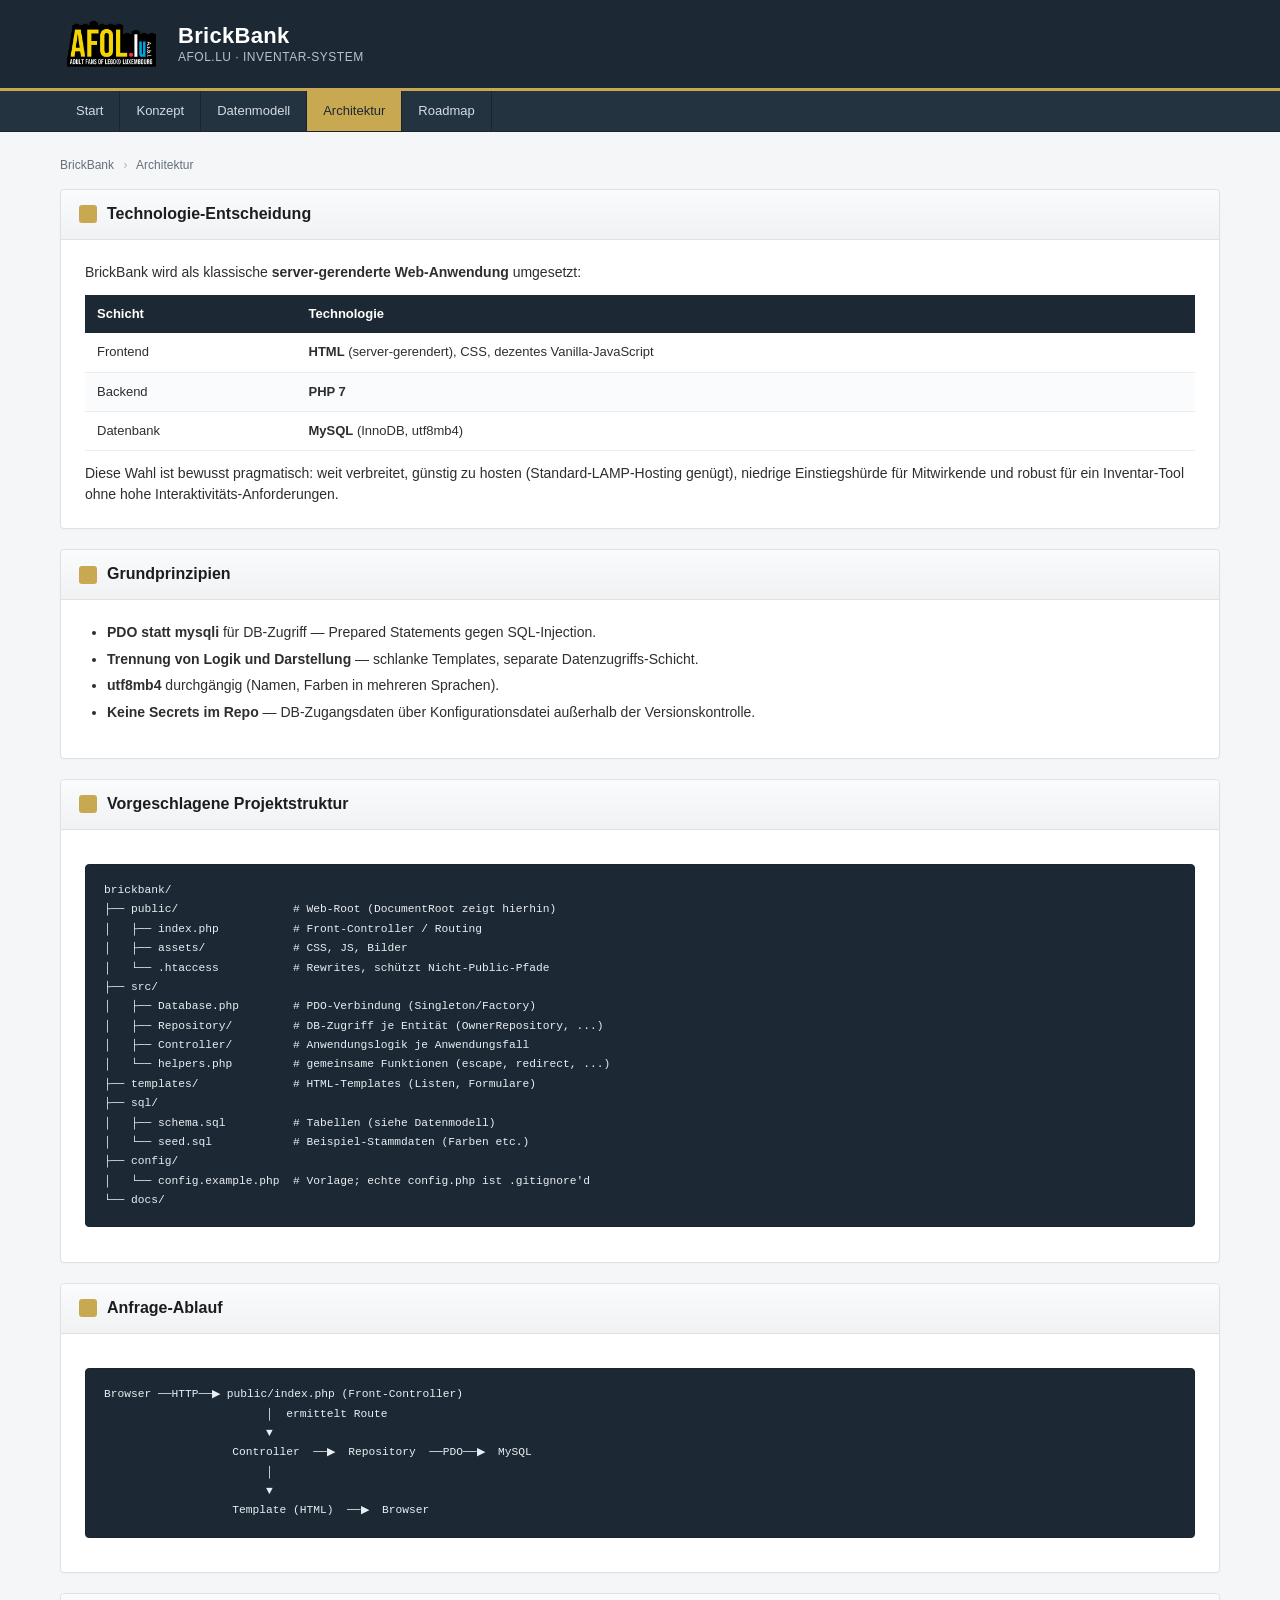
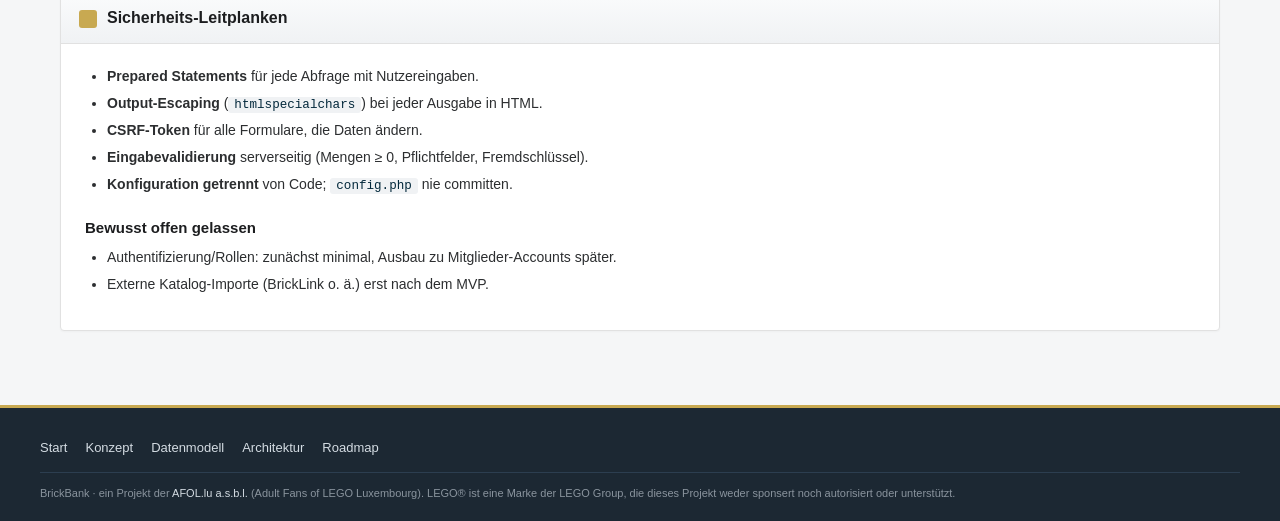
==== commit 71feed67: "Logo auf lokale Datei assets/afol-logo.png umstellen" ====
--- a/docs/html/architektur.html
+++ b/docs/html/architektur.html
@@ -11,7 +11,7 @@
   <header class="pageHeader">
     <div class="pageHeaderInner">
       <a class="pageHeaderLogo" href="index.html">
-        <img class="logoImg" src="https://afol55.afol.lu/images/style-1/pageLogo-2af33243.png" alt="AFOL.lu">
+        <img class="logoImg" src="assets/afol-logo.png" alt="AFOL.lu">
         <span class="pageHeaderTitle">
           <span class="siteTitle">BrickBank</span>
           <span class="siteSubtitle">afol.lu · Inventar-System</span>
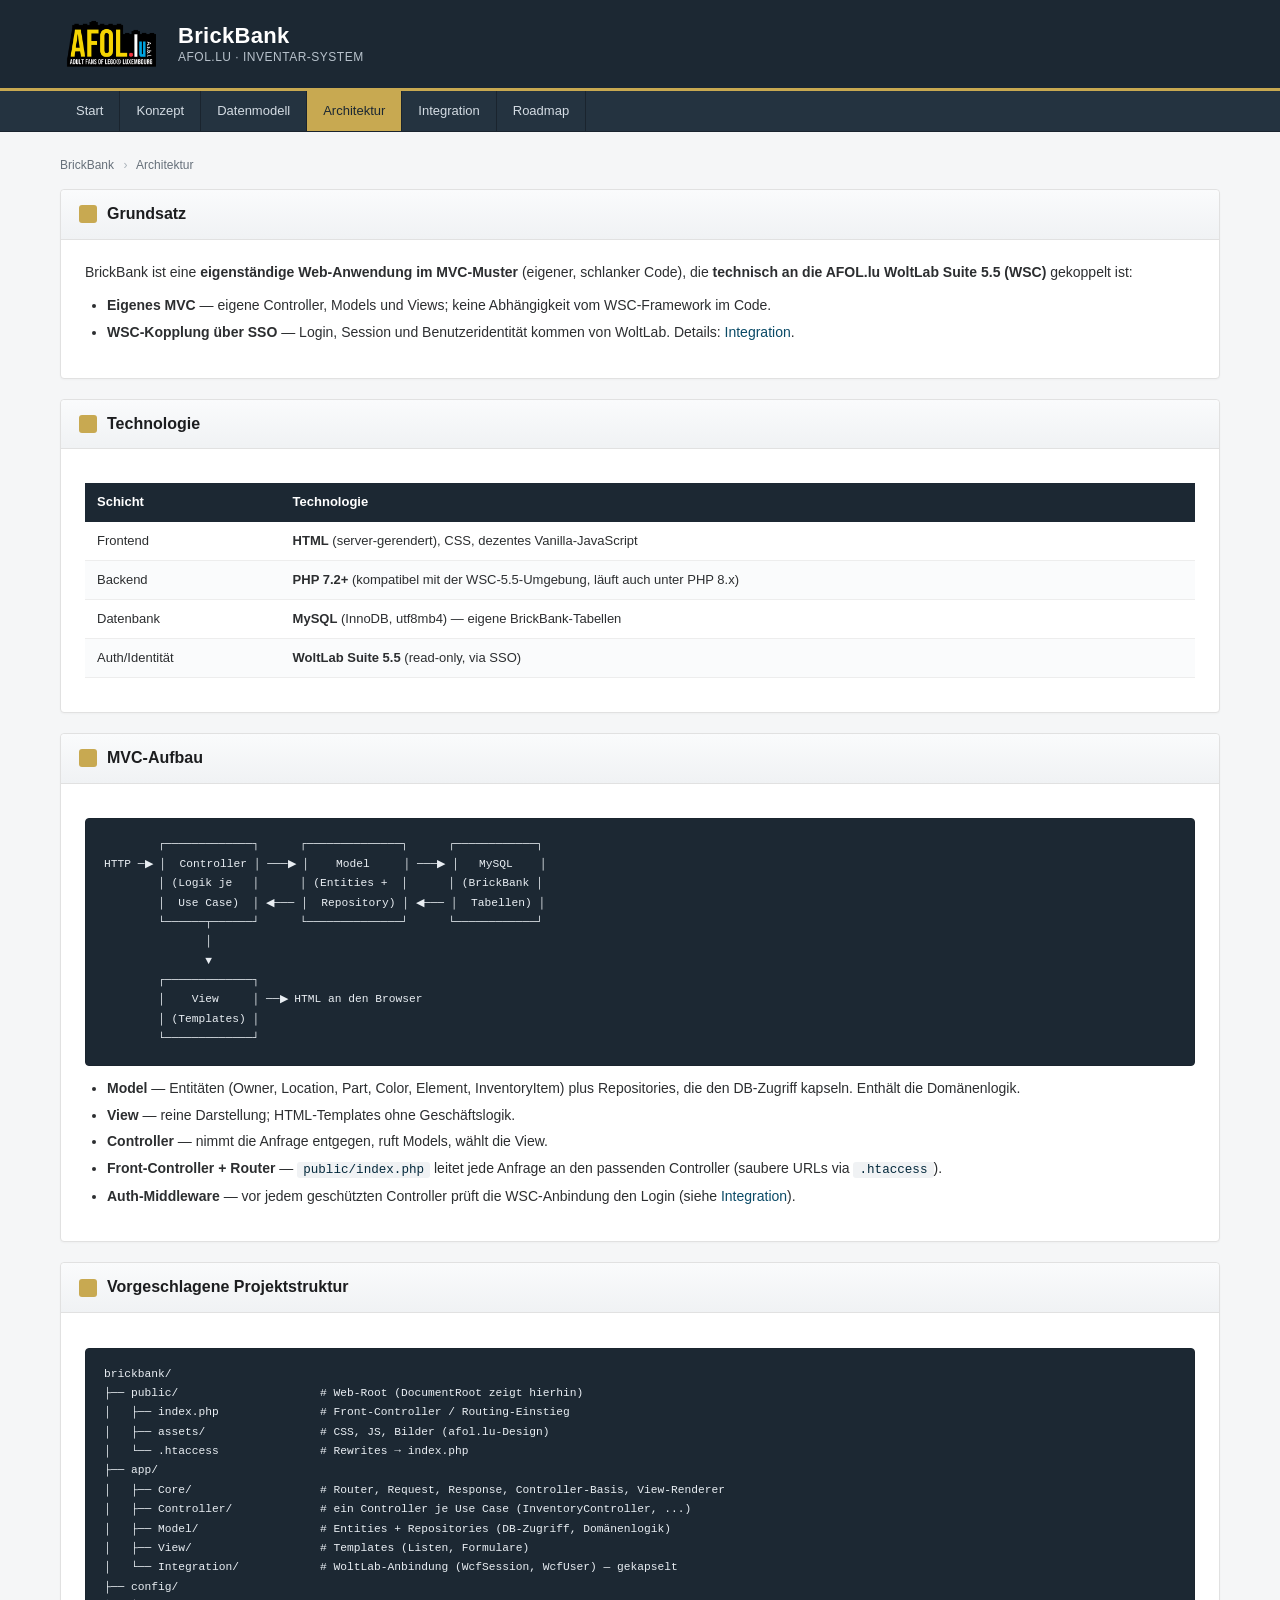
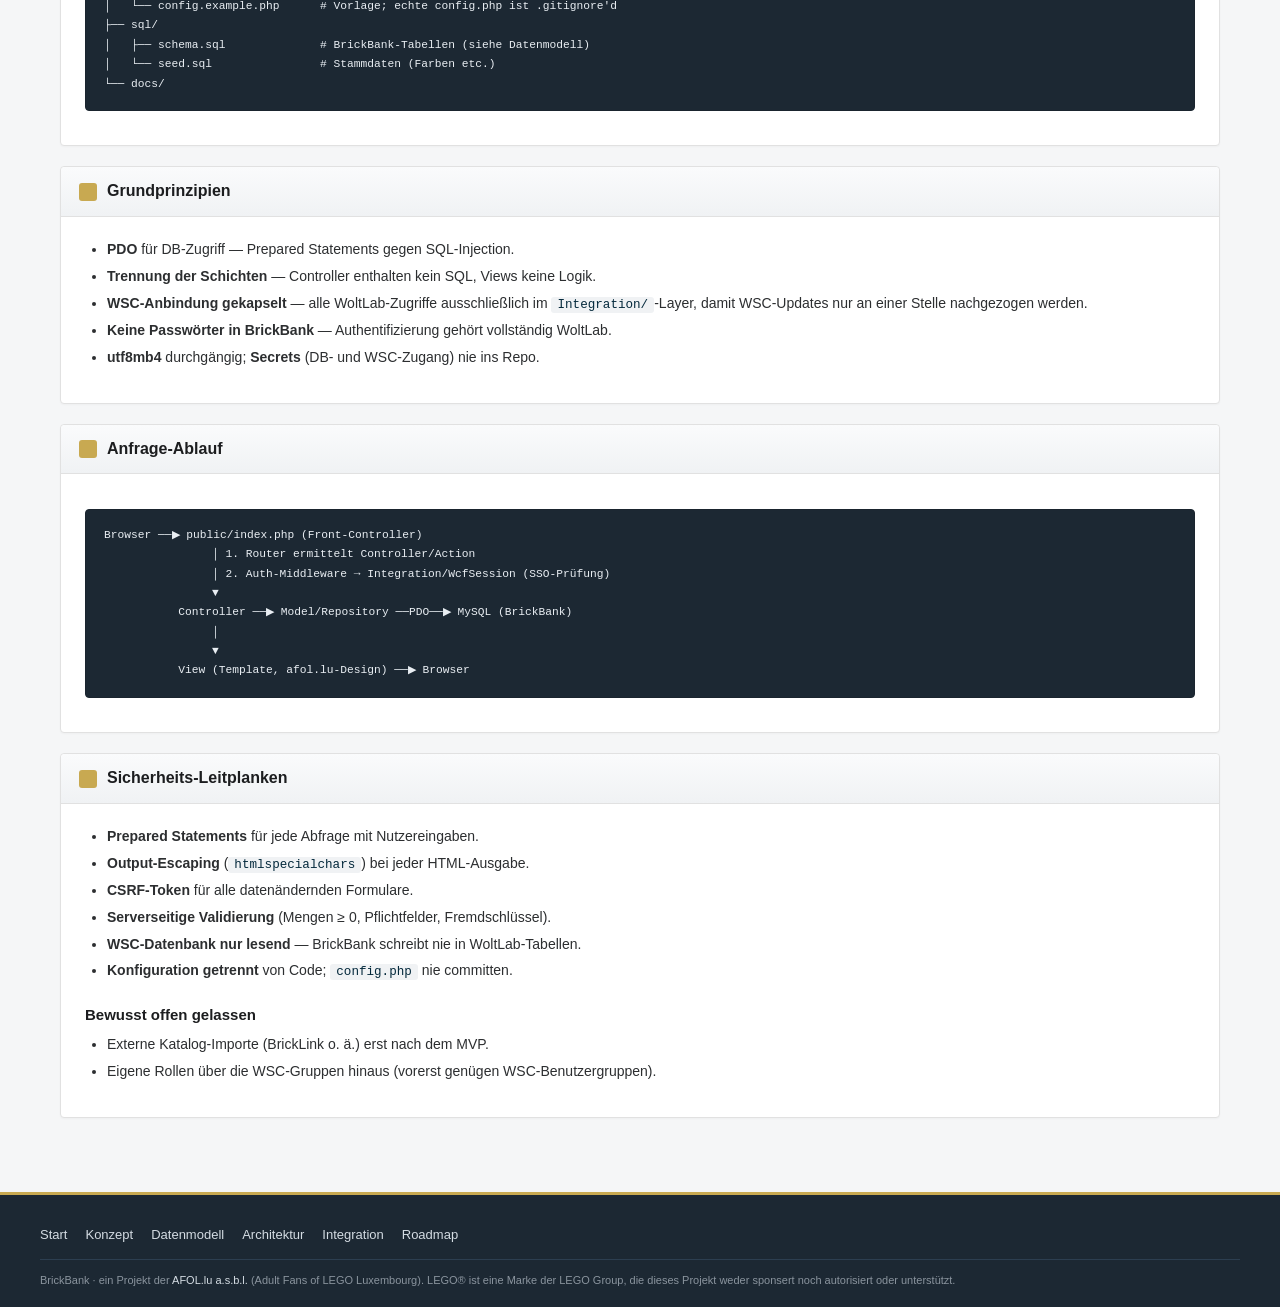
==== commit 1a463a79: "Architektur auf eigenes MVC + WoltLab-Suite-5.5-SSO umstellen - ARCHITEKTUR: MVC-Aufbau (Controller/" ====
--- a/docs/html/architektur.html
+++ b/docs/html/architektur.html
@@ -27,6 +27,7 @@
         <li><a href="konzept.html">Konzept</a></li>
         <li><a href="datenmodell.html">Datenmodell</a></li>
         <li class="active"><a href="architektur.html">Architektur</a></li>
+        <li><a href="integration.html">Integration</a></li>
         <li><a href="roadmap.html">Roadmap</a></li>
       </ul>
     </div>
@@ -41,31 +42,53 @@
       </div>
 
       <article class="contentBox">
-        <div class="contentBoxHeader"><span class="icon"></span>Technologie-Entscheidung</div>
+        <div class="contentBoxHeader"><span class="icon"></span>Grundsatz</div>
         <div class="contentBoxBody">
-          <p>BrickBank wird als klassische <strong>server-gerenderte Web-Anwendung</strong> umgesetzt:</p>
+          <p>BrickBank ist eine <strong>eigenständige Web-Anwendung im MVC-Muster</strong>
+             (eigener, schlanker Code), die <strong>technisch an die AFOL.lu WoltLab Suite 5.5
+             (WSC)</strong> gekoppelt ist:</p>
+          <ul>
+            <li><strong>Eigenes MVC</strong> — eigene Controller, Models und Views; keine Abhängigkeit vom WSC-Framework im Code.</li>
+            <li><strong>WSC-Kopplung über SSO</strong> — Login, Session und Benutzeridentität kommen von WoltLab. Details: <a href="integration.html">Integration</a>.</li>
+          </ul>
+        </div>
+      </article>
+
+      <article class="contentBox">
+        <div class="contentBoxHeader"><span class="icon"></span>Technologie</div>
+        <div class="contentBoxBody">
           <table>
             <thead><tr><th>Schicht</th><th>Technologie</th></tr></thead>
             <tbody>
               <tr><td>Frontend</td><td><strong>HTML</strong> (server-gerendert), CSS, dezentes Vanilla-JavaScript</td></tr>
-              <tr><td>Backend</td><td><strong>PHP 7</strong></td></tr>
-              <tr><td>Datenbank</td><td><strong>MySQL</strong> (InnoDB, utf8mb4)</td></tr>
+              <tr><td>Backend</td><td><strong>PHP 7.2+</strong> (kompatibel mit der WSC-5.5-Umgebung, läuft auch unter PHP 8.x)</td></tr>
+              <tr><td>Datenbank</td><td><strong>MySQL</strong> (InnoDB, utf8mb4) — eigene BrickBank-Tabellen</td></tr>
+              <tr><td>Auth/Identität</td><td><strong>WoltLab Suite 5.5</strong> (read-only, via SSO)</td></tr>
             </tbody>
           </table>
-          <p>Diese Wahl ist bewusst pragmatisch: weit verbreitet, günstig zu hosten
-             (Standard-LAMP-Hosting genügt), niedrige Einstiegshürde für Mitwirkende und
-             robust für ein Inventar-Tool ohne hohe Interaktivitäts-Anforderungen.</p>
         </div>
       </article>
 
       <article class="contentBox">
-        <div class="contentBoxHeader"><span class="icon"></span>Grundprinzipien</div>
+        <div class="contentBoxHeader"><span class="icon"></span>MVC-Aufbau</div>
         <div class="contentBoxBody">
+          <pre><code>        ┌─────────────┐      ┌──────────────┐      ┌────────────┐
+HTTP ─▶ │  Controller │ ───▶ │    Model     │ ───▶ │   MySQL    │
+        │ (Logik je   │      │ (Entities +  │      │ (BrickBank │
+        │  Use Case)  │ ◀─── │  Repository) │ ◀─── │  Tabellen) │
+        └──────┬──────┘      └──────────────┘      └────────────┘
+               │
+               ▼
+        ┌─────────────┐
+        │    View     │ ──▶ HTML an den Browser
+        │ (Templates) │
+        └─────────────┘</code></pre>
           <ul>
-            <li><strong>PDO statt mysqli</strong> für DB-Zugriff — Prepared Statements gegen SQL-Injection.</li>
-            <li><strong>Trennung von Logik und Darstellung</strong> — schlanke Templates, separate Datenzugriffs-Schicht.</li>
-            <li><strong>utf8mb4</strong> durchgängig (Namen, Farben in mehreren Sprachen).</li>
-            <li><strong>Keine Secrets im Repo</strong> — DB-Zugangsdaten über Konfigurationsdatei außerhalb der Versionskontrolle.</li>
+            <li><strong>Model</strong> — Entitäten (Owner, Location, Part, Color, Element, InventoryItem) plus Repositories, die den DB-Zugriff kapseln. Enthält die Domänenlogik.</li>
+            <li><strong>View</strong> — reine Darstellung; HTML-Templates ohne Geschäftslogik.</li>
+            <li><strong>Controller</strong> — nimmt die Anfrage entgegen, ruft Models, wählt die View.</li>
+            <li><strong>Front-Controller + Router</strong> — <code>public/index.php</code> leitet jede Anfrage an den passenden Controller (saubere URLs via <code>.htaccess</code>).</li>
+            <li><strong>Auth-Middleware</strong> — vor jedem geschützten Controller prüft die WSC-Anbindung den Login (siehe <a href="integration.html">Integration</a>).</li>
           </ul>
         </div>
       </article>
@@ -74,35 +97,49 @@
         <div class="contentBoxHeader"><span class="icon"></span>Vorgeschlagene Projektstruktur</div>
         <div class="contentBoxBody">
           <pre><code>brickbank/
-├── public/                 # Web-Root (DocumentRoot zeigt hierhin)
-│   ├── index.php           # Front-Controller / Routing
-│   ├── assets/             # CSS, JS, Bilder
-│   └── .htaccess           # Rewrites, schützt Nicht-Public-Pfade
-├── src/
-│   ├── Database.php        # PDO-Verbindung (Singleton/Factory)
-│   ├── Repository/         # DB-Zugriff je Entität (OwnerRepository, ...)
-│   ├── Controller/         # Anwendungslogik je Anwendungsfall
-│   └── helpers.php         # gemeinsame Funktionen (escape, redirect, ...)
-├── templates/              # HTML-Templates (Listen, Formulare)
+├── public/                     # Web-Root (DocumentRoot zeigt hierhin)
+│   ├── index.php               # Front-Controller / Routing-Einstieg
+│   ├── assets/                 # CSS, JS, Bilder (afol.lu-Design)
+│   └── .htaccess               # Rewrites → index.php
+├── app/
+│   ├── Core/                   # Router, Request, Response, Controller-Basis, View-Renderer
+│   ├── Controller/             # ein Controller je Use Case (InventoryController, ...)
+│   ├── Model/                  # Entities + Repositories (DB-Zugriff, Domänenlogik)
+│   ├── View/                   # Templates (Listen, Formulare)
+│   └── Integration/            # WoltLab-Anbindung (WcfSession, WcfUser) — gekapselt
+├── config/
+│   └── config.example.php      # Vorlage; echte config.php ist .gitignore'd
 ├── sql/
-│   ├── schema.sql          # Tabellen (siehe Datenmodell)
-│   └── seed.sql            # Beispiel-Stammdaten (Farben etc.)
-├── config/
-│   └── config.example.php  # Vorlage; echte config.php ist .gitignore'd
+│   ├── schema.sql              # BrickBank-Tabellen (siehe Datenmodell)
+│   └── seed.sql                # Stammdaten (Farben etc.)
 └── docs/</code></pre>
+        </div>
+      </article>
+
+      <article class="contentBox">
+        <div class="contentBoxHeader"><span class="icon"></span>Grundprinzipien</div>
+        <div class="contentBoxBody">
+          <ul>
+            <li><strong>PDO</strong> für DB-Zugriff — Prepared Statements gegen SQL-Injection.</li>
+            <li><strong>Trennung der Schichten</strong> — Controller enthalten kein SQL, Views keine Logik.</li>
+            <li><strong>WSC-Anbindung gekapselt</strong> — alle WoltLab-Zugriffe ausschließlich im <code>Integration/</code>-Layer, damit WSC-Updates nur an einer Stelle nachgezogen werden.</li>
+            <li><strong>Keine Passwörter in BrickBank</strong> — Authentifizierung gehört vollständig WoltLab.</li>
+            <li><strong>utf8mb4</strong> durchgängig; <strong>Secrets</strong> (DB- und WSC-Zugang) nie ins Repo.</li>
+          </ul>
         </div>
       </article>
 
       <article class="contentBox">
         <div class="contentBoxHeader"><span class="icon"></span>Anfrage-Ablauf</div>
         <div class="contentBoxBody">
-          <pre><code>Browser ──HTTP──▶ public/index.php (Front-Controller)
-                        │  ermittelt Route
-                        ▼
-                   Controller  ──▶  Repository  ──PDO──▶  MySQL
-                        │
-                        ▼
-                   Template (HTML)  ──▶  Browser</code></pre>
+          <pre><code>Browser ──▶ public/index.php (Front-Controller)
+                │ 1. Router ermittelt Controller/Action
+                │ 2. Auth-Middleware → Integration/WcfSession (SSO-Prüfung)
+                ▼
+           Controller ──▶ Model/Repository ──PDO──▶ MySQL (BrickBank)
+                │
+                ▼
+           View (Template, afol.lu-Design) ──▶ Browser</code></pre>
         </div>
       </article>
 
@@ -111,15 +148,16 @@
         <div class="contentBoxBody">
           <ul>
             <li><strong>Prepared Statements</strong> für jede Abfrage mit Nutzereingaben.</li>
-            <li><strong>Output-Escaping</strong> (<code>htmlspecialchars</code>) bei jeder Ausgabe in HTML.</li>
-            <li><strong>CSRF-Token</strong> für alle Formulare, die Daten ändern.</li>
-            <li><strong>Eingabevalidierung</strong> serverseitig (Mengen ≥ 0, Pflichtfelder, Fremdschlüssel).</li>
+            <li><strong>Output-Escaping</strong> (<code>htmlspecialchars</code>) bei jeder HTML-Ausgabe.</li>
+            <li><strong>CSRF-Token</strong> für alle datenändernden Formulare.</li>
+            <li><strong>Serverseitige Validierung</strong> (Mengen ≥ 0, Pflichtfelder, Fremdschlüssel).</li>
+            <li><strong>WSC-Datenbank nur lesend</strong> — BrickBank schreibt nie in WoltLab-Tabellen.</li>
             <li><strong>Konfiguration getrennt</strong> von Code; <code>config.php</code> nie committen.</li>
           </ul>
           <h3>Bewusst offen gelassen</h3>
           <ul>
-            <li>Authentifizierung/Rollen: zunächst minimal, Ausbau zu Mitglieder-Accounts später.</li>
             <li>Externe Katalog-Importe (BrickLink o.&nbsp;ä.) erst nach dem MVP.</li>
+            <li>Eigene Rollen über die WSC-Gruppen hinaus (vorerst genügen WSC-Benutzergruppen).</li>
           </ul>
         </div>
       </article>
@@ -133,6 +171,7 @@
         <li><a href="konzept.html">Konzept</a></li>
         <li><a href="datenmodell.html">Datenmodell</a></li>
         <li><a href="architektur.html">Architektur</a></li>
+        <li><a href="integration.html">Integration</a></li>
         <li><a href="roadmap.html">Roadmap</a></li>
       </ol>
       <div class="footerNote">
